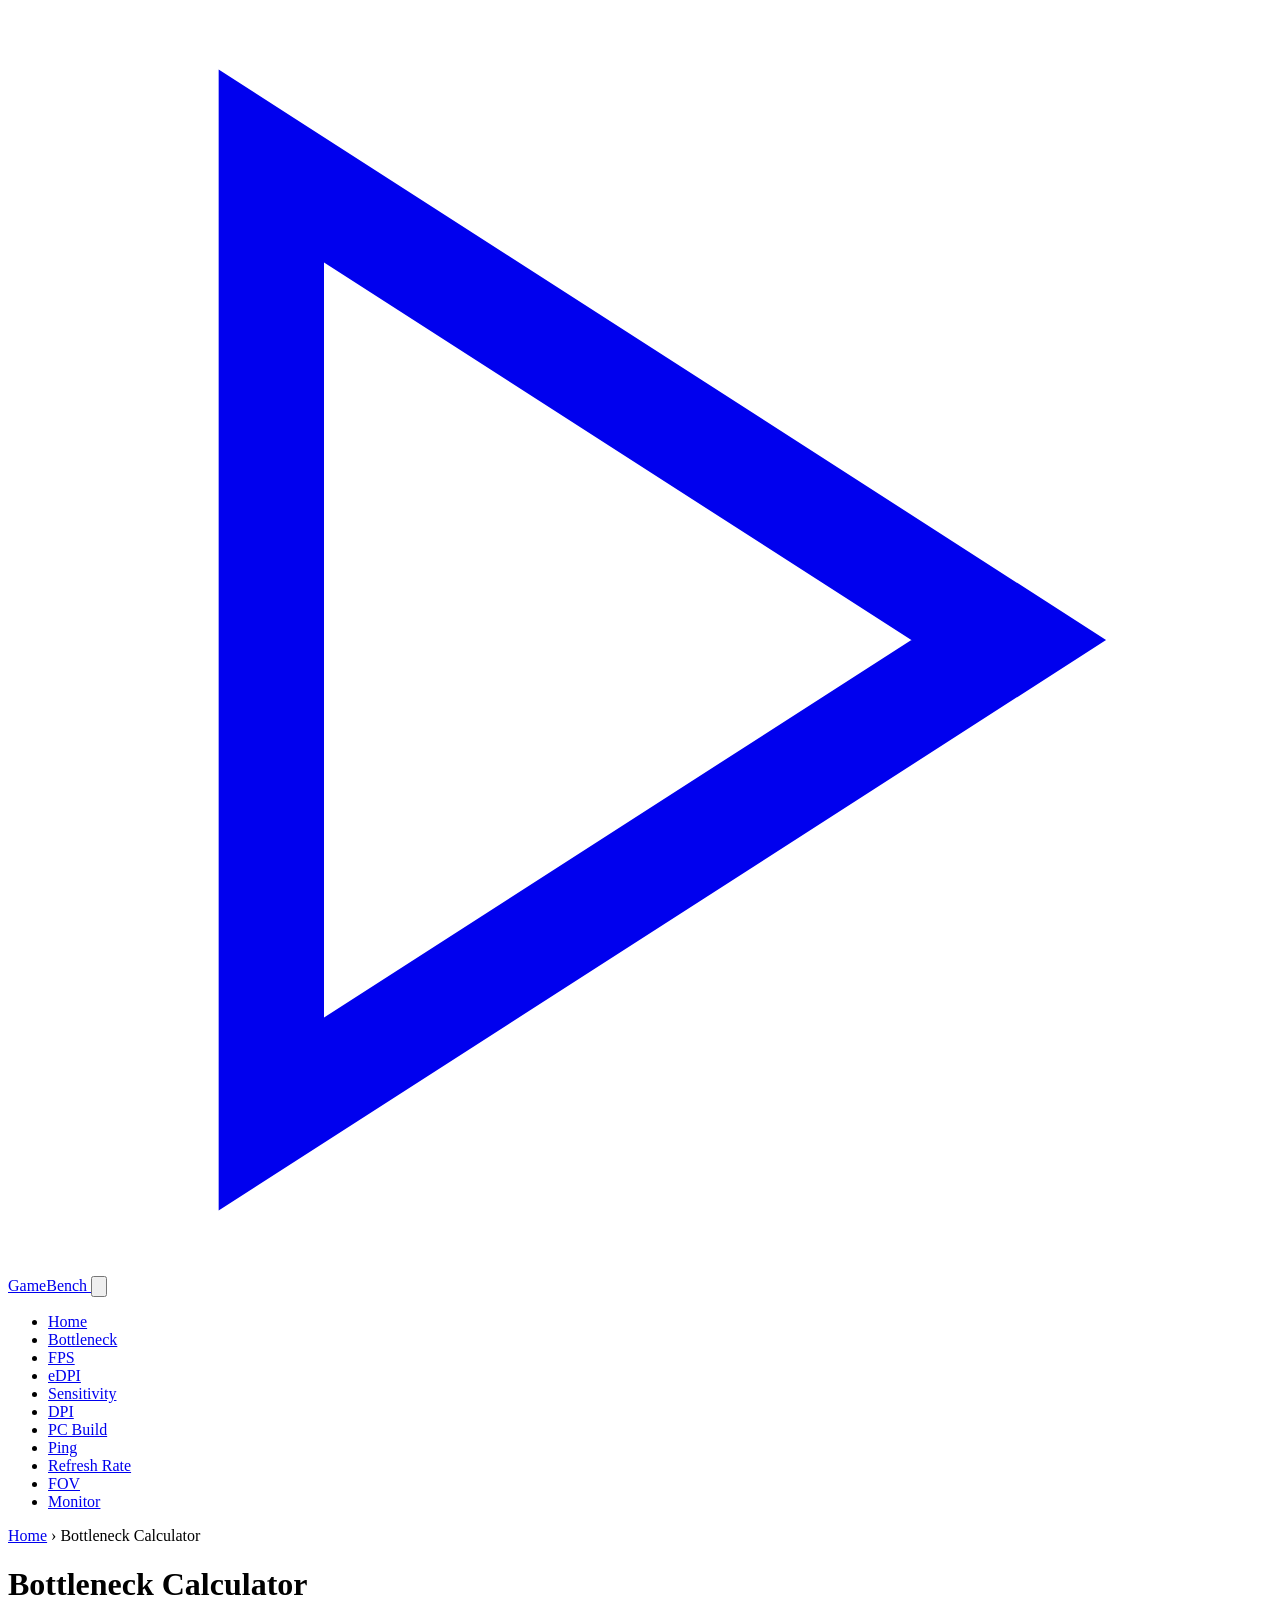
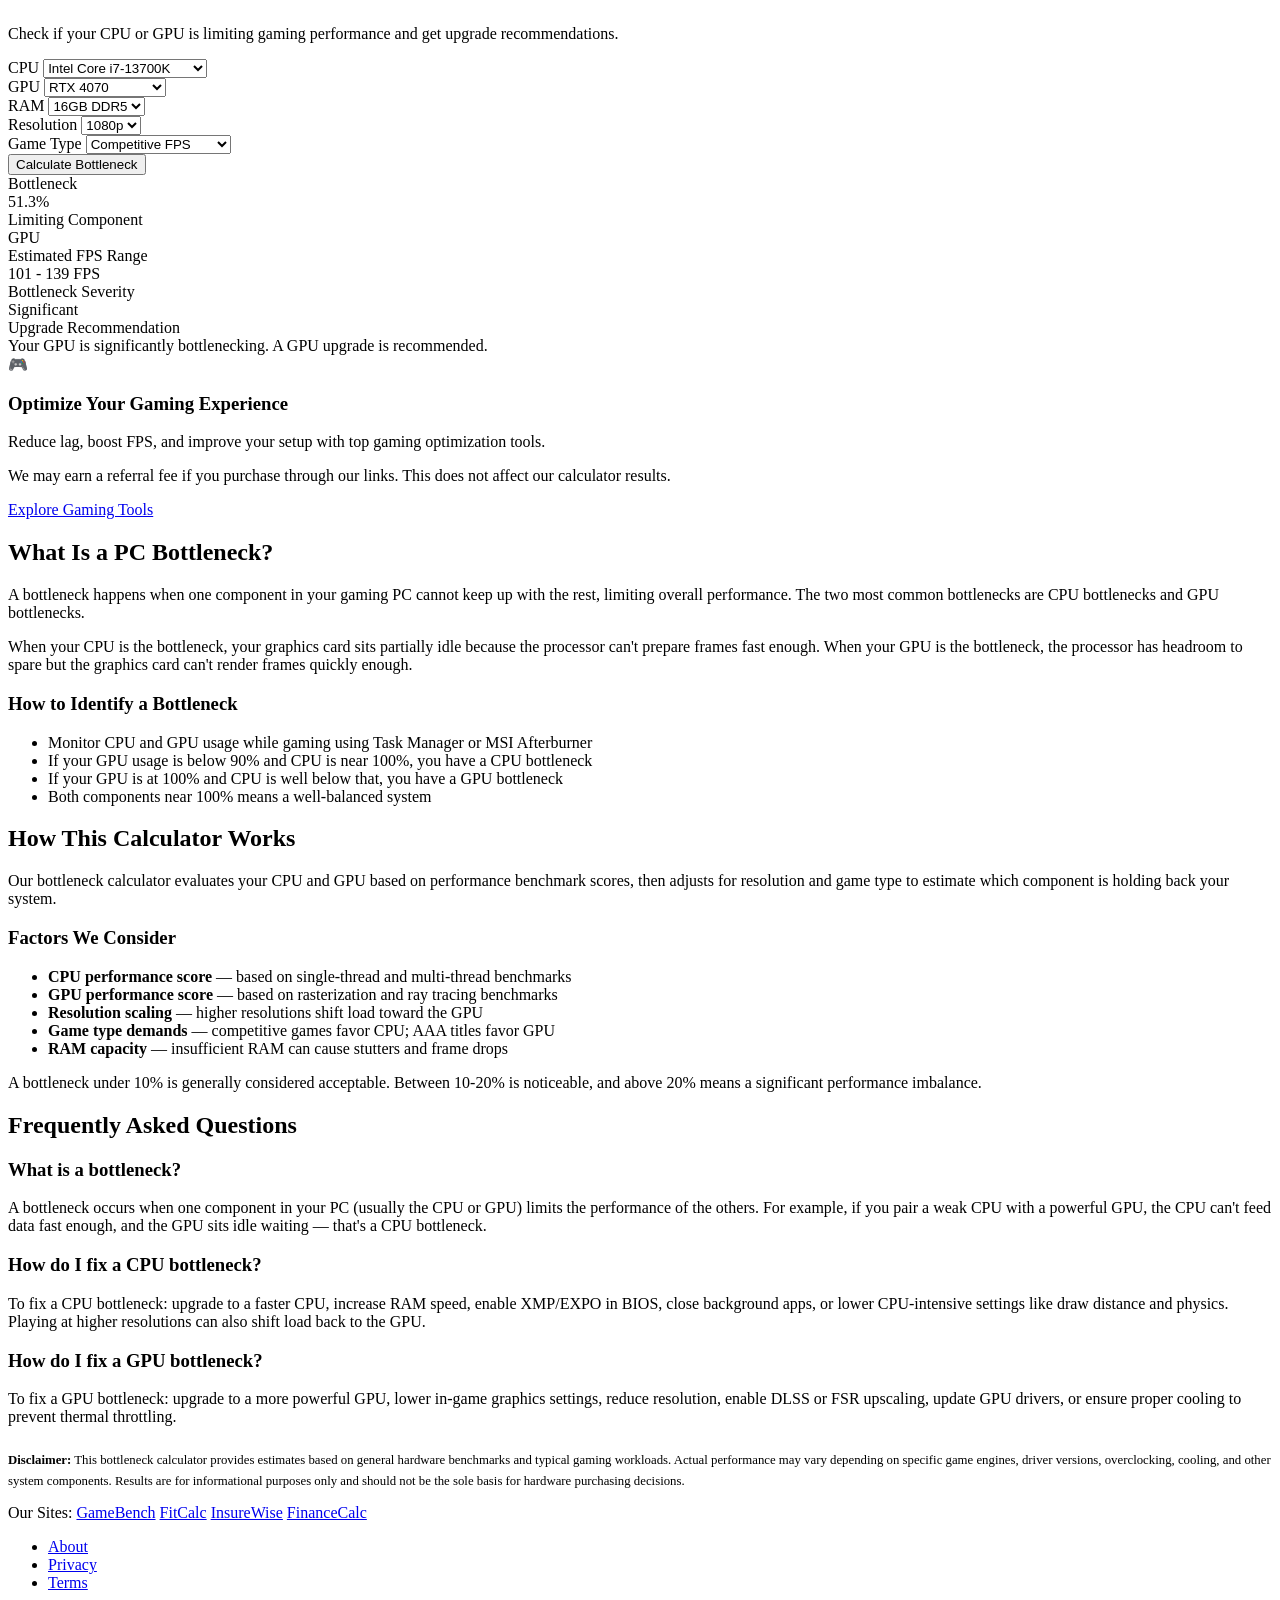
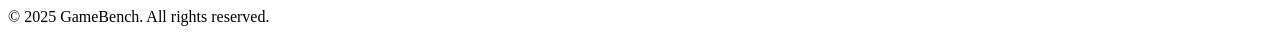
==== bottleneck-calculator/index.html @ 1f7b8946 "Add bottleneck-calculator/index.html" ====
<!DOCTYPE html>
<html lang="en">
<head>
  <meta charset="UTF-8">
  <meta name="viewport" content="width=device-width, initial-scale=1.0">
  <title>Bottleneck Calculator - Check CPU &amp; GPU Bottleneck | GameBench</title>
  <meta name="description" content="Free bottleneck calculator to check if your CPU or GPU is limiting gaming performance. Get upgrade recommendations and estimated FPS.">
  <link rel="stylesheet" href="../css/style.css">
  <script type="application/ld+json">
  {
    "@context": "https://schema.org",
    "@type": "BreadcrumbList",
    "itemListElement": [
      {"@type": "ListItem", "position": 1, "name": "Home", "item": "https://gamebench.tools/"},
      {"@type": "ListItem", "position": 2, "name": "Bottleneck Calculator", "item": "https://gamebench.tools/bottleneck-calculator/"}
    ]
  }
  </script>
  <script type="application/ld+json">
  {
    "@context": "https://schema.org",
    "@type": "FAQPage",
    "mainEntity": [
      {
        "@type": "Question",
        "name": "What is a bottleneck?",
        "acceptedAnswer": {
          "@type": "Answer",
          "text": "A bottleneck occurs when one component in your PC (usually the CPU or GPU) limits the performance of the others. For example, if you pair a weak CPU with a powerful GPU, the CPU can't feed data fast enough, and the GPU sits idle waiting — that's a CPU bottleneck."
        }
      },
      {
        "@type": "Question",
        "name": "How do I fix a CPU bottleneck?",
        "acceptedAnswer": {
          "@type": "Answer",
          "text": "To fix a CPU bottleneck: upgrade to a faster CPU, increase RAM speed, enable XMP/EXPO in BIOS, close background apps, or lower CPU-intensive settings like draw distance and physics. Playing at higher resolutions can also shift load back to the GPU."
        }
      },
      {
        "@type": "Question",
        "name": "How do I fix a GPU bottleneck?",
        "acceptedAnswer": {
          "@type": "Answer",
          "text": "To fix a GPU bottleneck: upgrade to a more powerful GPU, lower in-game graphics settings, reduce resolution, enable DLSS or FSR upscaling, update GPU drivers, or ensure proper cooling to prevent thermal throttling."
        }
      }
    ]
  }
  </script>
</head>
<body>

<header class="site-header">
  <div class="header-inner">
    <a href="/" class="site-logo">
      <svg viewBox="0 0 24 24" fill="none" stroke="currentColor" stroke-width="2"><polygon points="5 3 19 12 5 21 5 3"/></svg>
      GameBench
    </a>
    <button class="nav-toggle" onclick="document.querySelector('.nav-links').classList.toggle('open')" aria-label="Menu">
      <svg viewBox="0 0 24 24" fill="none" stroke="currentColor" stroke-width="2"><line x1="3" y1="6" x2="21" y2="6"/><line x1="3" y1="12" x2="21" y2="12"/><line x1="3" y1="18" x2="21" y2="18"/></svg>
    </button>
    <nav>
      <ul class="nav-links">
        <li><a href="/">Home</a></li>
        <li><a href="/bottleneck-calculator/" class="active">Bottleneck</a></li>
        <li><a href="/fps-calculator/">FPS</a></li>
        <li><a href="/edpi-calculator/">eDPI</a></li>
        <li><a href="/sensitivity-converter/">Sensitivity</a></li>
        <li><a href="/dpi-analyzer/">DPI</a></li>
        <li><a href="/pc-build-calculator/">PC Build</a></li>
        <li><a href="/ping-calculator/">Ping</a></li>
        <li><a href="/refresh-rate-calculator/">Refresh Rate</a></li>
        <li><a href="/fov-calculator/">FOV</a></li>
        <li><a href="/monitor-distance-calculator/">Monitor</a></li>
      </ul>
    </nav>
  </div>
</header>

<main>
  <nav class="breadcrumb">
    <a href="/">Home</a> &rsaquo; <span>Bottleneck Calculator</span>
  </nav>

  <div class="calc-page">
    <h1>Bottleneck Calculator</h1>
    <p class="subtitle">Check if your CPU or GPU is limiting gaming performance and get upgrade recommendations.</p>

    <div class="calc-tool">
      <div class="calc-form" id="bottleneckForm">
        <div class="form-group">
          <label for="cpu">CPU</label>
          <select id="cpu">
            <option value="i3-12100F">Intel Core i3-12100F</option>
            <option value="i5-12400F">Intel Core i5-12400F</option>
            <option value="i5-13600K">Intel Core i5-13600K</option>
            <option value="i7-13700K" selected>Intel Core i7-13700K</option>
            <option value="i7-14700K">Intel Core i7-14700K</option>
            <option value="i9-13900K">Intel Core i9-13900K</option>
            <option value="r5-5600x">AMD Ryzen 5 5600X</option>
            <option value="r7-5800x3d">AMD Ryzen 7 5800X3D</option>
            <option value="r7-7800x3d">AMD Ryzen 7 7800X3D</option>
            <option value="r9-7950x">AMD Ryzen 9 7950X</option>
          </select>
        </div>
        <div class="form-group">
          <label for="gpu">GPU</label>
          <select id="gpu">
            <option value="rtx3060">RTX 3060</option>
            <option value="rtx3060ti">RTX 3060 Ti</option>
            <option value="rtx3070">RTX 3070</option>
            <option value="rtx3080">RTX 3080</option>
            <option value="rtx4060">RTX 4060</option>
            <option value="rtx4060ti">RTX 4060 Ti</option>
            <option value="rtx4070" selected>RTX 4070</option>
            <option value="rtx4070s">RTX 4070 Super</option>
            <option value="rtx4080">RTX 4080</option>
            <option value="rtx4090">RTX 4090</option>
            <option value="rx6600xt">RX 6600 XT</option>
            <option value="rx6700xt">RX 6700 XT</option>
            <option value="rx7600">RX 7600</option>
            <option value="rx7800xt">RX 7800 XT</option>
            <option value="rx7900xtx">RX 7900 XTX</option>
          </select>
        </div>
        <div class="form-group">
          <label for="ram">RAM</label>
          <select id="ram">
            <option value="8gbddr4">8GB DDR4</option>
            <option value="16gbddr4">16GB DDR4</option>
            <option value="16gbddr5" selected>16GB DDR5</option>
            <option value="32gbddr5">32GB DDR5</option>
            <option value="64gbddr5">64GB DDR5</option>
          </select>
        </div>
        <div class="form-group">
          <label for="resolution">Resolution</label>
          <select id="resolution">
            <option value="1080p" selected>1080p</option>
            <option value="1440p">1440p</option>
            <option value="4k">4K</option>
          </select>
        </div>
        <div class="form-group full-width">
          <label for="gameType">Game Type</label>
          <select id="gameType">
            <option value="competitive">Competitive FPS</option>
            <option value="aaa">AAA / Open World</option>
            <option value="strategy">Strategy / Simulation</option>
            <option value="streaming">Streaming</option>
          </select>
        </div>
        <button class="btn-calculate" onclick="calculateBottleneck()">Calculate Bottleneck</button>
      </div>

      <div class="calc-results" id="results">
        <div class="result-highlight">
          <div class="label">Bottleneck</div>
          <div class="value" id="bottleneckPct">0%</div>
        </div>
        <div class="result-details">
          <div class="result-item">
            <div class="label">Limiting Component</div>
            <div class="value" id="limitingComponent">-</div>
          </div>
          <div class="result-item">
            <div class="label">Estimated FPS Range</div>
            <div class="value" id="fpsRange">-</div>
          </div>
          <div class="result-item">
            <div class="label">Bottleneck Severity</div>
            <div class="value" id="severity">-</div>
          </div>
          <div class="result-item">
            <div class="label">Upgrade Recommendation</div>
            <div class="value" id="upgradeRec">-</div>
          </div>
        </div>
      </div>
    </div>

    <div class="cta-section">
      <div class="cta-card">
        <div class="cta-icon">&#127918;</div>
        <h3>Optimize Your Gaming Experience</h3>
        <p>Reduce lag, boost FPS, and improve your setup with top gaming optimization tools.</p>
        <p class="affiliate-disclosure">We may earn a referral fee if you purchase through our links. This does not affect our calculator results.</p>
        <a href="#AFFILIATE_LINK_PLACEHOLDER" class="cta-button" target="_blank" rel="noopener sponsored">Explore Gaming Tools</a>
      </div>
    </div>
  </div>

  <div class="seo-content">
    <div class="seo-block">
      <h2>What Is a PC Bottleneck?</h2>
      <p>A bottleneck happens when one component in your gaming PC cannot keep up with the rest, limiting overall performance. The two most common bottlenecks are CPU bottlenecks and GPU bottlenecks.</p>
      <p>When your CPU is the bottleneck, your graphics card sits partially idle because the processor can't prepare frames fast enough. When your GPU is the bottleneck, the processor has headroom to spare but the graphics card can't render frames quickly enough.</p>
      <h3>How to Identify a Bottleneck</h3>
      <ul>
        <li>Monitor CPU and GPU usage while gaming using Task Manager or MSI Afterburner</li>
        <li>If your GPU usage is below 90% and CPU is near 100%, you have a CPU bottleneck</li>
        <li>If your GPU is at 100% and CPU is well below that, you have a GPU bottleneck</li>
        <li>Both components near 100% means a well-balanced system</li>
      </ul>
    </div>
    <div class="seo-block">
      <h2>How This Calculator Works</h2>
      <p>Our bottleneck calculator evaluates your CPU and GPU based on performance benchmark scores, then adjusts for resolution and game type to estimate which component is holding back your system.</p>
      <h3>Factors We Consider</h3>
      <ul>
        <li><strong>CPU performance score</strong> — based on single-thread and multi-thread benchmarks</li>
        <li><strong>GPU performance score</strong> — based on rasterization and ray tracing benchmarks</li>
        <li><strong>Resolution scaling</strong> — higher resolutions shift load toward the GPU</li>
        <li><strong>Game type demands</strong> — competitive games favor CPU; AAA titles favor GPU</li>
        <li><strong>RAM capacity</strong> — insufficient RAM can cause stutters and frame drops</li>
      </ul>
      <p>A bottleneck under 10% is generally considered acceptable. Between 10-20% is noticeable, and above 20% means a significant performance imbalance.</p>
    </div>
    <div class="seo-block full-width">
      <h2>Frequently Asked Questions</h2>
      <h3>What is a bottleneck?</h3>
      <p>A bottleneck occurs when one component in your PC (usually the CPU or GPU) limits the performance of the others. For example, if you pair a weak CPU with a powerful GPU, the CPU can't feed data fast enough, and the GPU sits idle waiting — that's a CPU bottleneck.</p>
      <h3>How do I fix a CPU bottleneck?</h3>
      <p>To fix a CPU bottleneck: upgrade to a faster CPU, increase RAM speed, enable XMP/EXPO in BIOS, close background apps, or lower CPU-intensive settings like draw distance and physics. Playing at higher resolutions can also shift load back to the GPU.</p>
      <h3>How do I fix a GPU bottleneck?</h3>
      <p>To fix a GPU bottleneck: upgrade to a more powerful GPU, lower in-game graphics settings, reduce resolution, enable DLSS or FSR upscaling, update GPU drivers, or ensure proper cooling to prevent thermal throttling.</p>
    </div>
  </div>

  <div class="seo-block full-width" style="margin-top:1.5rem;">
    <p style="font-size:0.8rem;color:var(--text-light);line-height:1.6;"><strong>Disclaimer:</strong> This bottleneck calculator provides estimates based on general hardware benchmarks and typical gaming workloads. Actual performance may vary depending on specific game engines, driver versions, overclocking, cooling, and other system components. Results are for informational purposes only and should not be the sole basis for hardware purchasing decisions.</p>
  </div>
</main>

<footer class="site-footer">
  <div class="footer-inner">
    <div class="cross-site-links">
      <span>Our Sites:</span>
      <a href="https://gamebench.tools/">GameBench</a>
      <a href="https://fitcalc.health/">FitCalc</a>
      <a href="https://insurewise.tools/">InsureWise</a>
      <a href="https://financecalc.tools/">FinanceCalc</a>
    </div>
    <ul class="footer-links">
      <li><a href="/about/">About</a></li>
      <li><a href="/privacy/">Privacy</a></li>
      <li><a href="/terms/">Terms</a></li>
    </ul>
    <p class="footer-copy">&copy; 2025 GameBench. All rights reserved.</p>
  </div>
</footer>

<script>
const cpuScores = {
  'i3-12100F': 3, 'i5-12400F': 5, 'i5-13600K': 7.5, 'i7-13700K': 8.5,
  'i7-14700K': 9, 'i9-13900K': 9.5, 'r5-5600x': 5.5, 'r7-5800x3d': 7.5,
  'r7-7800x3d': 9.5, 'r9-7950x': 10
};
const gpuScores = {
  'rtx3060': 4, 'rtx3060ti': 5, 'rtx3070': 5.5, 'rtx3080': 7,
  'rtx4060': 5.5, 'rtx4060ti': 6, 'rtx4070': 7, 'rtx4070s': 7.5,
  'rtx4080': 8.5, 'rtx4090': 10, 'rx6600xt': 4, 'rx6700xt': 5,
  'rx7600': 5, 'rx7800xt': 6.5, 'rx7900xtx': 8.5
};

function calculateBottleneck() {
  const cpu = document.getElementById('cpu').value;
  const gpu = document.getElementById('gpu').value;
  const ram = document.getElementById('ram').value;
  const res = document.getElementById('resolution').value;
  const gameType = document.getElementById('gameType').value;

  let cpuScore = cpuScores[cpu] || 5;
  let gpuScore = gpuScores[gpu] || 5;

  // Resolution factor
  if (res === '1080p') { cpuScore *= 1.3; }
  else if (res === '4k') { gpuScore *= 1.3; }

  // Game type factor
  if (gameType === 'competitive') { cpuScore *= 1.3; }
  else if (gameType === 'aaa') { gpuScore *= 1.3; }
  else if (gameType === 'strategy') { cpuScore *= 1.2; }
  else if (gameType === 'streaming') { cpuScore *= 1.4; }

  const bottleneckPct = Math.abs(cpuScore - gpuScore) / Math.max(cpuScore, gpuScore) * 100;
  const limiting = cpuScore < gpuScore ? 'CPU' : 'GPU';

  // Estimated FPS based on weaker component
  const weakerScore = Math.min(cpuScore, gpuScore);
  let baseFps = weakerScore * 18;
  if (res === '1440p') baseFps *= 0.7;
  else if (res === '4k') baseFps *= 0.4;
  const fpsMin = Math.round(baseFps * 0.8);
  const fpsMax = Math.round(baseFps * 1.1);

  let severity, upgradeRec;
  if (bottleneckPct < 10) {
    severity = 'Minimal';
    upgradeRec = 'System is well balanced. No upgrade needed.';
  } else if (bottleneckPct < 20) {
    severity = 'Moderate';
    upgradeRec = limiting === 'CPU' ? 'Consider upgrading your CPU for better performance.' : 'Consider upgrading your GPU for better performance.';
  } else {
    severity = 'Significant';
    upgradeRec = limiting === 'CPU' ? 'Your CPU is significantly bottlenecking. A CPU upgrade is recommended.' : 'Your GPU is significantly bottlenecking. A GPU upgrade is recommended.';
  }

  // RAM warning
  if (ram === '8gbddr4') {
    upgradeRec += ' Also consider upgrading to at least 16GB RAM.';
  }

  document.getElementById('bottleneckPct').textContent = bottleneckPct.toFixed(1) + '%';
  document.getElementById('limitingComponent').textContent = limiting;
  document.getElementById('fpsRange').textContent = fpsMin + ' - ' + fpsMax + ' FPS';
  document.getElementById('severity').textContent = severity;
  document.getElementById('upgradeRec').textContent = upgradeRec;
  document.getElementById('results').classList.add('visible');
}

calculateBottleneck();
</script>
</body>
</html>
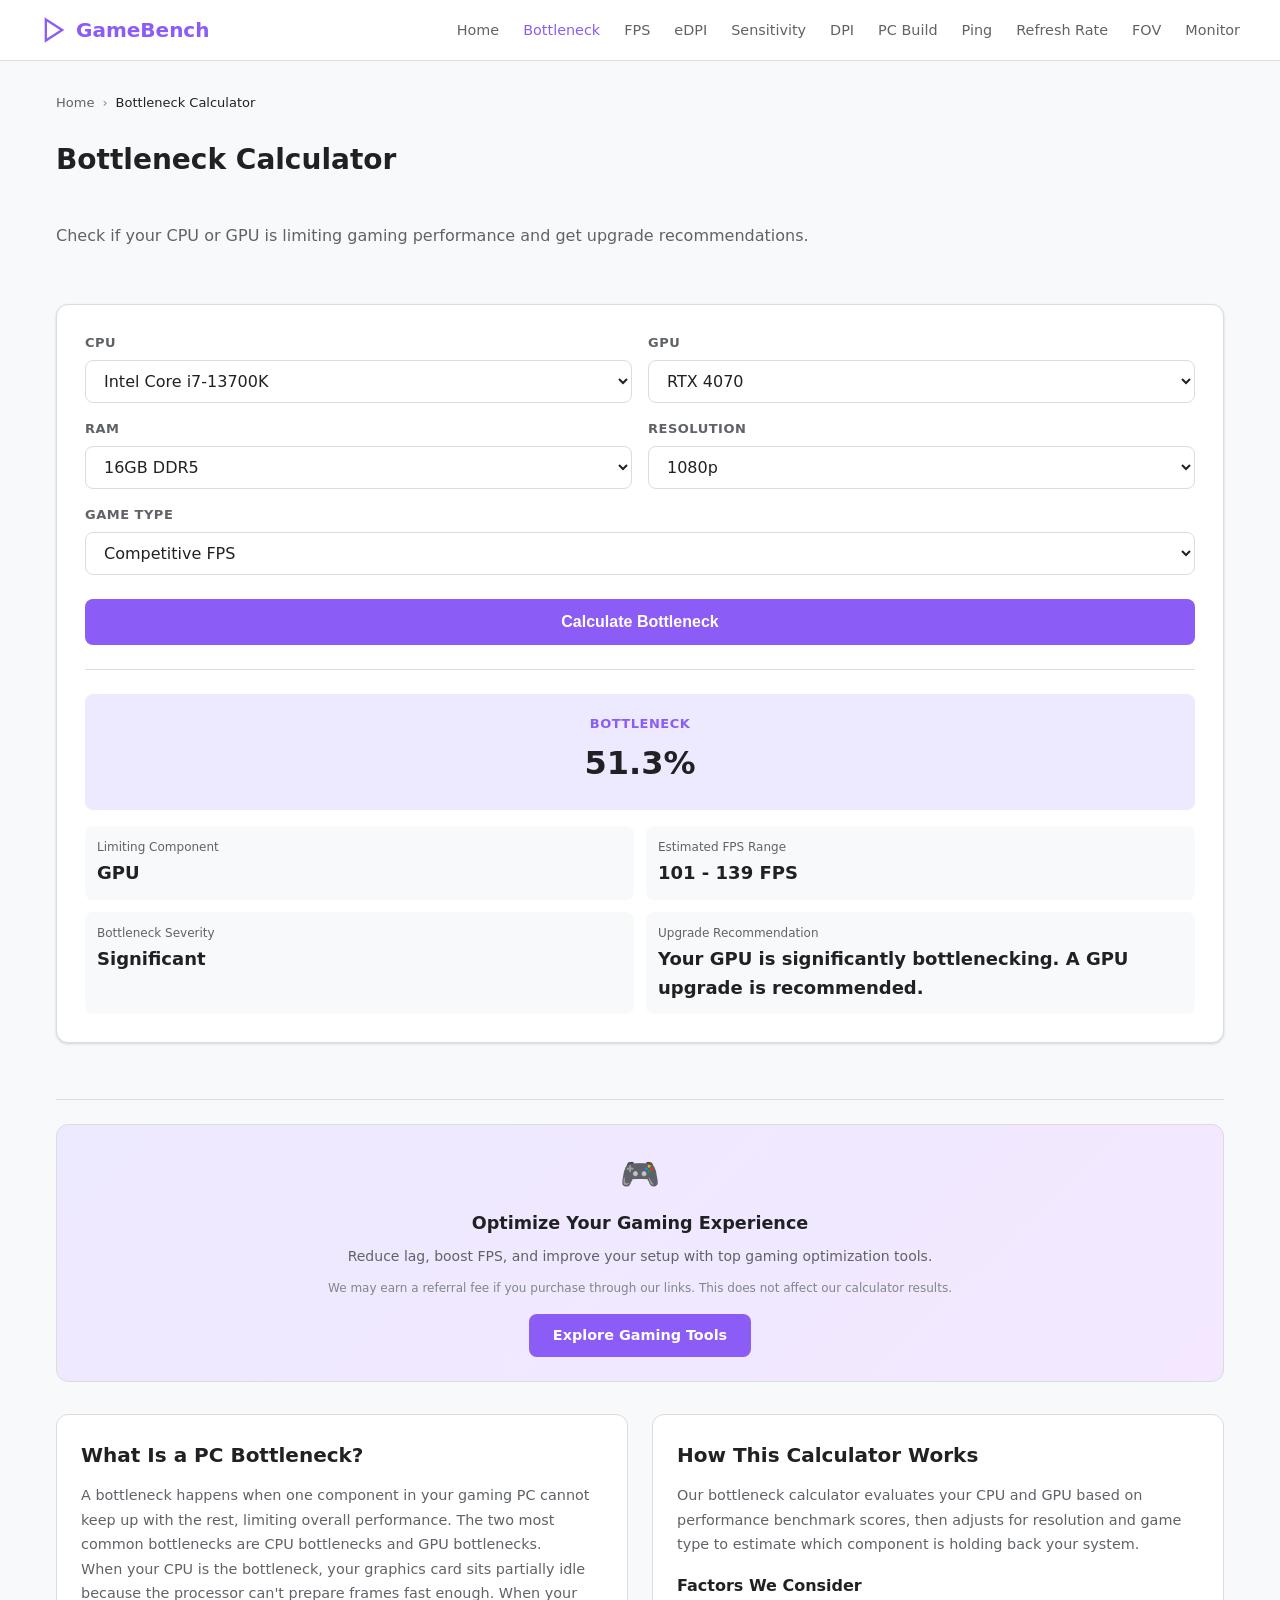
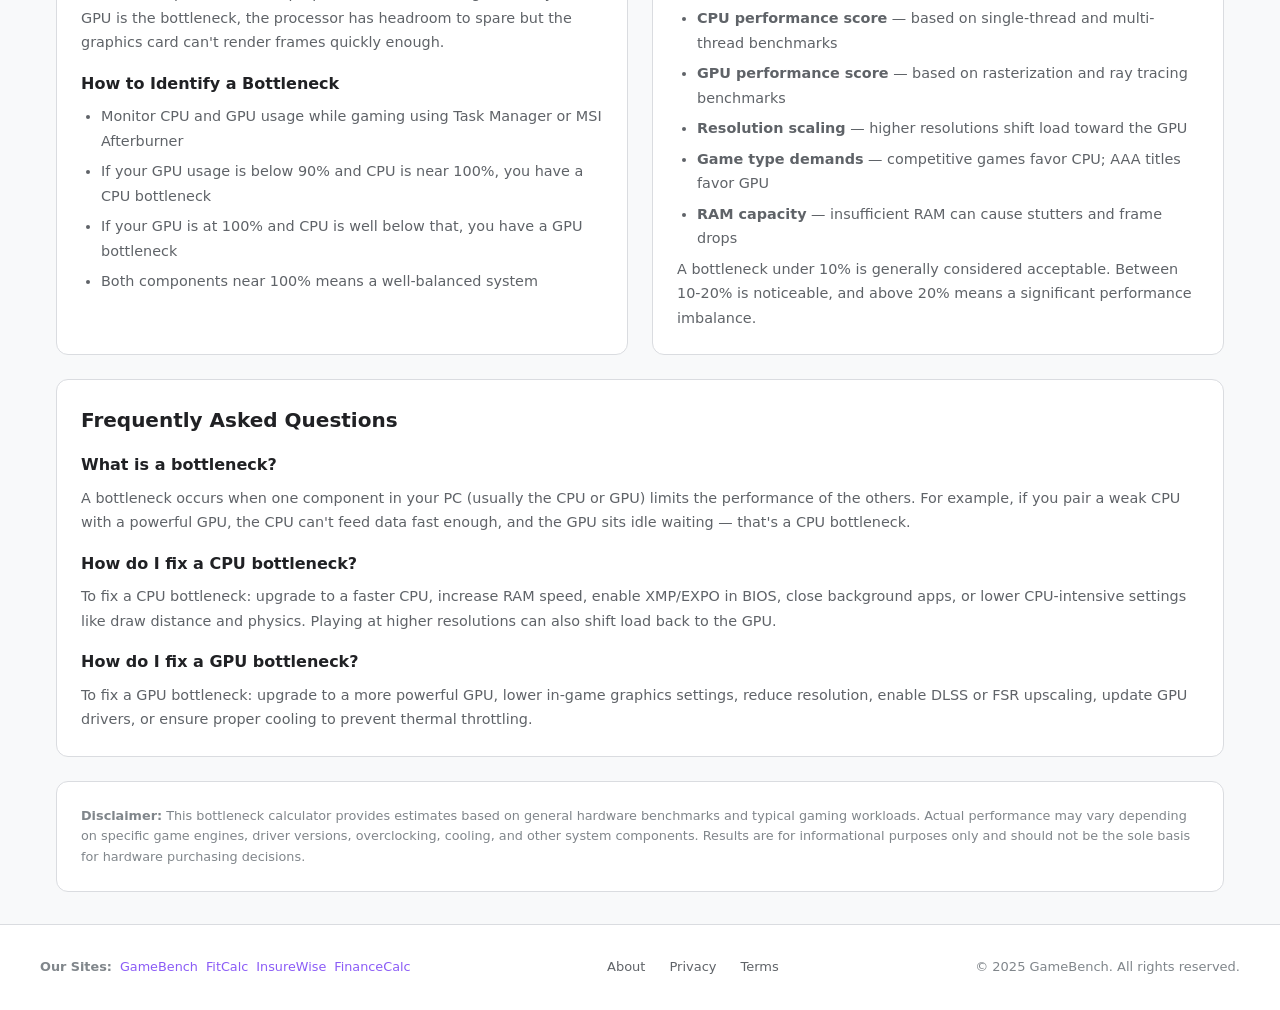
==== commit e1020ea3: "Add GearUP affiliate link to bottleneck-calculator" ====
--- a/bottleneck-calculator/index.html
+++ b/bottleneck-calculator/index.html
@@ -186,7 +186,7 @@
         <h3>Optimize Your Gaming Experience</h3>
         <p>Reduce lag, boost FPS, and improve your setup with top gaming optimization tools.</p>
         <p class="affiliate-disclosure">We may earn a referral fee if you purchase through our links. This does not affect our calculator results.</p>
-        <a href="#AFFILIATE_LINK_PLACEHOLDER" class="cta-button" target="_blank" rel="noopener sponsored">Explore Gaming Tools</a>
+        <a href="https://www.jdoqocy.com/click-101753403-17255582" class="cta-button" target="_blank" rel="noopener sponsored">Explore Gaming Tools</a>
       </div>
     </div>
   </div>
--- a/css/style.css
+++ b/css/style.css
@@ -0,0 +1,140 @@
+/* ===== CSS Variables ===== */
+:root {
+  --primary: #8b5cf6;
+  --primary-dark: #7c3aed;
+  --primary-light: #ede9fe;
+  --success: #34a853;
+  --danger: #ea4335;
+  --warning: #fbbc04;
+  --text: #202124;
+  --text-secondary: #5f6368;
+  --text-light: #80868b;
+  --bg: #ffffff;
+  --bg-secondary: #f8f9fa;
+  --bg-card: #ffffff;
+  --border: #dadce0;
+  --shadow: 0 1px 3px rgba(60,64,67,0.12), 0 1px 2px rgba(60,64,67,0.08);
+  --shadow-lg: 0 4px 12px rgba(60,64,67,0.15), 0 2px 6px rgba(60,64,67,0.1);
+  --radius: 12px;
+  --radius-sm: 8px;
+  --max-width: 1200px;
+  --font: 'Segoe UI', system-ui, -apple-system, sans-serif;
+  --font-mono: 'SF Mono', 'Consolas', monospace;
+}
+
+*, *::before, *::after { box-sizing: border-box; margin: 0; padding: 0; }
+html { font-size: 16px; scroll-behavior: smooth; -webkit-text-size-adjust: 100%; }
+body { font-family: var(--font); color: var(--text); background: var(--bg-secondary); line-height: 1.6; min-height: 100vh; display: flex; flex-direction: column; }
+a { color: var(--primary); text-decoration: none; }
+a:hover { text-decoration: underline; }
+img { max-width: 100%; height: auto; }
+
+.site-header { background: var(--bg); border-bottom: 1px solid var(--border); padding: 0 1rem; position: sticky; top: 0; z-index: 100; }
+.header-inner { max-width: var(--max-width); margin: 0 auto; display: flex; align-items: center; justify-content: space-between; height: 60px; }
+.site-logo { font-size: 1.25rem; font-weight: 700; color: var(--primary); display: flex; align-items: center; gap: 0.5rem; }
+.site-logo svg { width: 28px; height: 28px; }
+.nav-links { display: flex; gap: 1.5rem; list-style: none; }
+.nav-links a { color: var(--text-secondary); font-size: 0.9rem; font-weight: 500; padding: 0.25rem 0; transition: color 0.2s; }
+.nav-links a:hover, .nav-links a.active { color: var(--primary); text-decoration: none; }
+.nav-toggle { display: none; background: none; border: none; cursor: pointer; padding: 0.5rem; }
+.nav-toggle svg { width: 24px; height: 24px; color: var(--text); }
+
+main { flex: 1; max-width: var(--max-width); margin: 0 auto; padding: 2rem 1rem; width: 100%; }
+
+.hero { text-align: center; padding: 3rem 0 2rem; }
+.hero h1 { font-size: 2.25rem; font-weight: 700; color: var(--text); margin-bottom: 0.75rem; line-height: 1.2; }
+.hero p { font-size: 1.1rem; color: var(--text-secondary); max-width: 600px; margin: 0 auto; }
+
+.calc-grid { display: grid; grid-template-columns: repeat(auto-fill, minmax(280px, 1fr)); gap: 1.25rem; margin-top: 2rem; }
+.calc-card { background: var(--bg-card); border: 1px solid var(--border); border-radius: var(--radius); padding: 1.5rem; transition: transform 0.2s, box-shadow 0.2s; display: flex; flex-direction: column; gap: 0.75rem; }
+.calc-card:hover { transform: translateY(-2px); box-shadow: var(--shadow-lg); text-decoration: none; }
+.calc-card-icon { width: 48px; height: 48px; border-radius: var(--radius-sm); background: var(--primary-light); display: flex; align-items: center; justify-content: center; font-size: 1.5rem; }
+.calc-card h3 { font-size: 1.1rem; font-weight: 600; color: var(--text); }
+.calc-card p { font-size: 0.875rem; color: var(--text-secondary); line-height: 1.5; }
+
+.calc-page { display: grid; grid-template-columns: 1fr; gap: 2rem; }
+.calc-page h1 { font-size: 1.75rem; font-weight: 700; margin-bottom: 0.5rem; }
+.calc-page .subtitle { color: var(--text-secondary); font-size: 1rem; margin-bottom: 1.5rem; }
+.calc-tool { background: var(--bg-card); border: 1px solid var(--border); border-radius: var(--radius); padding: 1.75rem; box-shadow: var(--shadow); }
+
+.calc-form { display: grid; grid-template-columns: 1fr 1fr; gap: 1rem; }
+.form-group { display: flex; flex-direction: column; gap: 0.375rem; }
+.form-group.full-width { grid-column: 1 / -1; }
+.form-group label { font-size: 0.8125rem; font-weight: 600; color: var(--text-secondary); text-transform: uppercase; letter-spacing: 0.5px; }
+.form-group input, .form-group select { padding: 0.625rem 0.875rem; border: 1px solid var(--border); border-radius: var(--radius-sm); font-size: 1rem; font-family: var(--font); color: var(--text); background: var(--bg); transition: border-color 0.2s, box-shadow 0.2s; }
+.form-group input:focus, .form-group select:focus { outline: none; border-color: var(--primary); box-shadow: 0 0 0 3px rgba(139,92,246,0.15); }
+
+.btn-calculate { grid-column: 1 / -1; padding: 0.875rem 2rem; background: var(--primary); color: white; border: none; border-radius: var(--radius-sm); font-size: 1rem; font-weight: 600; cursor: pointer; transition: background 0.2s; margin-top: 0.5rem; }
+.btn-calculate:hover { background: var(--primary-dark); }
+.btn-calculate:active { transform: scale(0.98); }
+
+.calc-results { margin-top: 1.5rem; padding-top: 1.5rem; border-top: 1px solid var(--border); display: none; }
+.calc-results.visible { display: block; }
+.result-highlight { background: var(--primary-light); border-radius: var(--radius-sm); padding: 1.25rem; text-align: center; margin-bottom: 1rem; }
+.result-highlight .label { font-size: 0.8125rem; font-weight: 600; color: var(--primary); text-transform: uppercase; letter-spacing: 0.5px; }
+.result-highlight .value { font-size: 2rem; font-weight: 700; color: var(--text); margin-top: 0.25rem; }
+.result-details { display: grid; grid-template-columns: 1fr 1fr; gap: 0.75rem; }
+.result-item { padding: 0.75rem; background: var(--bg-secondary); border-radius: var(--radius-sm); }
+.result-item .label { font-size: 0.75rem; color: var(--text-secondary); }
+.result-item .value { font-size: 1.125rem; font-weight: 600; color: var(--text); margin-top: 0.125rem; }
+
+.comparison-grid { display: grid; grid-template-columns: 1fr 1fr; gap: 1rem; margin-top: 1rem; }
+.comparison-column { padding: 1rem; background: var(--bg-secondary); border-radius: var(--radius-sm); }
+.comparison-column.winner { border: 2px solid var(--success); background: #f0fdf4; }
+.comparison-column h4 { font-size: 0.9rem; margin-bottom: 0.5rem; color: var(--text); }
+.comparison-column .metric { display: flex; justify-content: space-between; padding: 0.25rem 0; font-size: 0.85rem; }
+.comparison-column .metric .val { font-weight: 600; }
+.winner-badge { display: inline-block; font-size: 0.7rem; background: var(--success); color: white; padding: 0.15rem 0.5rem; border-radius: 10px; margin-left: 0.5rem; }
+
+.cta-section { margin-top: 1.5rem; padding-top: 1.5rem; border-top: 1px solid var(--border); }
+.cta-card { background: linear-gradient(135deg, var(--primary-light), #f3e8ff); border: 1px solid var(--border); border-radius: var(--radius); padding: 1.5rem; text-align: center; }
+.cta-icon { font-size: 2rem; margin-bottom: 0.5rem; }
+.cta-card h3 { font-size: 1.1rem; margin-bottom: 0.5rem; color: var(--text); }
+.cta-card p { font-size: 0.875rem; color: var(--text-secondary); margin-bottom: 0.75rem; }
+.affiliate-disclosure { font-size: 0.75rem !important; color: var(--text-light) !important; margin-bottom: 1rem !important; }
+.cta-button { display: inline-block; padding: 0.625rem 1.5rem; background: var(--primary); color: white; border-radius: var(--radius-sm); font-weight: 600; font-size: 0.9rem; text-decoration: none; transition: background 0.2s; }
+.cta-button:hover { background: var(--primary-dark); text-decoration: none; }
+
+.seo-content { margin-top: 2rem; display: grid; grid-template-columns: 1fr 1fr; gap: 1.5rem; }
+.seo-block { background: var(--bg-card); border: 1px solid var(--border); border-radius: var(--radius); padding: 1.5rem; }
+.seo-block.full-width { grid-column: 1 / -1; }
+.seo-block h2 { font-size: 1.25rem; font-weight: 700; margin-bottom: 0.75rem; color: var(--text); }
+.seo-block h3 { font-size: 1rem; font-weight: 600; margin: 1rem 0 0.5rem; color: var(--text); }
+.seo-block p, .seo-block li { font-size: 0.9rem; color: var(--text-secondary); line-height: 1.7; }
+.seo-block ul { padding-left: 1.25rem; }
+.seo-block li { margin-bottom: 0.375rem; }
+
+.breadcrumb { display: flex; align-items: center; gap: 0.5rem; font-size: 0.8125rem; color: var(--text-light); margin-bottom: 1.5rem; }
+.breadcrumb a { color: var(--text-secondary); }
+.breadcrumb span { color: var(--text); font-weight: 500; }
+
+.site-footer { background: var(--bg); border-top: 1px solid var(--border); padding: 2rem 1rem; margin-top: auto; }
+.footer-inner { max-width: var(--max-width); margin: 0 auto; display: flex; flex-wrap: wrap; justify-content: space-between; gap: 1rem; }
+.footer-links { display: flex; gap: 1.5rem; list-style: none; font-size: 0.8125rem; }
+.footer-links a { color: var(--text-secondary); }
+.cross-site-links { font-size: 0.8rem; color: var(--text-light); display: flex; align-items: center; gap: 0.5rem; flex-wrap: wrap; }
+.cross-site-links span { font-weight: 600; }
+.cross-site-links a { color: var(--primary); text-decoration: none; }
+.cross-site-links a:hover { text-decoration: underline; }
+.footer-copy { font-size: 0.8125rem; color: var(--text-light); }
+
+.legal-page { max-width: 800px; margin: 0 auto; padding: 3rem 1.5rem; }
+.legal-page h1 { font-size: 1.75rem; margin-bottom: 2rem; }
+.legal-page h2 { font-size: 1.15rem; margin: 2rem 0 0.75rem; color: var(--text); }
+.legal-page p, .legal-page ul { font-size: 0.95rem; color: var(--text-secondary); margin-bottom: 0.75rem; }
+.legal-page ul { padding-left: 1.5rem; }
+.legal-page li { margin-bottom: 0.4rem; }
+.legal-page a { color: var(--primary); }
+.legal-page .last-updated { font-size: 0.8rem; color: var(--text-light); margin-top: 3rem; padding-top: 1rem; border-top: 1px solid var(--border); }
+
+@media (max-width: 768px) {
+  .hero h1 { font-size: 1.75rem; }
+  .nav-links { display: none; position: absolute; top: 60px; left: 0; right: 0; background: var(--bg); border-bottom: 1px solid var(--border); flex-direction: column; padding: 1rem; gap: 0.5rem; z-index: 99; }
+  .nav-links.open { display: flex; }
+  .nav-toggle { display: block; }
+  .calc-form { grid-template-columns: 1fr; }
+  .result-details { grid-template-columns: 1fr; }
+  .seo-content { grid-template-columns: 1fr; }
+  .comparison-grid { grid-template-columns: 1fr; }
+  .footer-inner { flex-direction: column; text-align: center; align-items: center; }
+}
